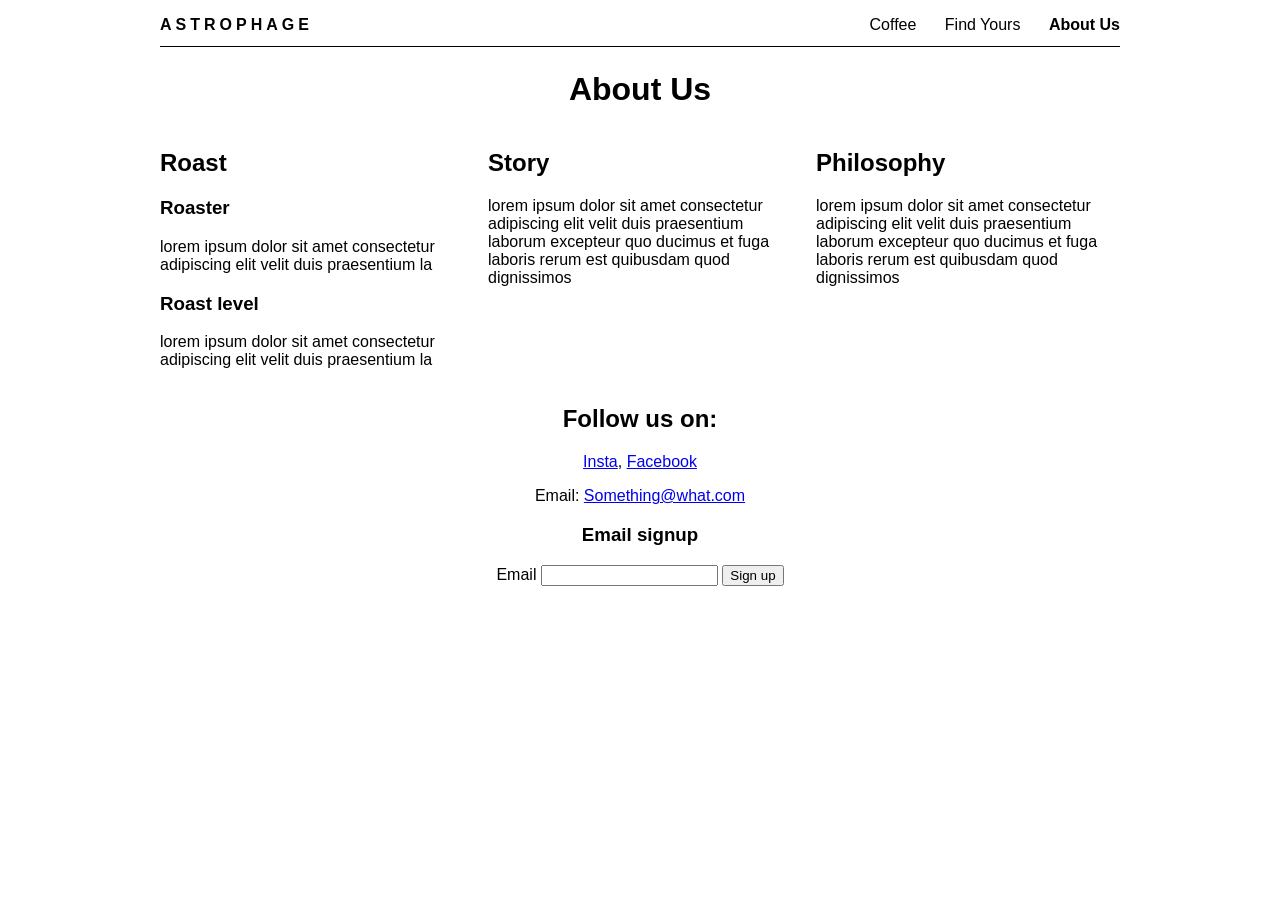
==== about.html @ cd0a5a39 "correct" ====
<!DOCTYPE html>
<html lang="en">
<head>
  <meta charset="UTF-8">
  <meta name="viewport" content="width=device-width, initial-scale=1">
  <title>ASTROPHAGE ROASTERY</title>
  <link rel="stylesheet" href="style.css">
</head>
<body>

  <header>
    <a href="index.html" class="logo">ASTROPHAGE</a>
    <nav>
      <a href="coffee.html">Coffee</a>
      <a href="quiz.html">Find Yours</a>
      <a href="about.html" aria-current="page">About Us</a>
    </nav>
  </header>

  <main>
    <h1 class="center">About Us</h1>

    <div class="columns">
      <section>
        <h2>Roast</h2>
        <h3>Roaster</h3>
        <p>lorem ipsum dolor sit amet consectetur adipiscing elit velit duis praesentium la</p>
        <h3>Roast level</h3>
        <p>lorem ipsum dolor sit amet consectetur adipiscing elit velit duis praesentium la</p>
      </section>
      <section>
        <h2>Story</h2>
        <p>lorem ipsum dolor sit amet consectetur adipiscing elit velit duis praesentium laborum excepteur quo ducimus et fuga laboris rerum est quibusdam quod dignissimos</p>
      </section>
      <section>
        <h2>Philosophy</h2>
        <p>lorem ipsum dolor sit amet consectetur adipiscing elit velit duis praesentium laborum excepteur quo ducimus et fuga laboris rerum est quibusdam quod dignissimos</p>
      </section>
    </div>

    <section class="center">
      <h2>Follow us on:</h2>
      <p><a href="#">Insta</a>, <a href="#">Facebook</a></p>
      <p>Email: <a href="mailto:Something@what.com">Something@what.com</a></p>

      <h3>Email signup</h3>
      <form action="#">
        <label for="email">Email</label>
        <input type="email" id="email" name="email" required>
        <button type="submit">Sign up</button>
      </form>
    </section>
  </main>

</body>
</html>
---- style.css ----
body {
  font-family: sans-serif;
  max-width: 960px;
  margin: 0 auto;
  padding: 16px;
}

header {
  display: flex;
  justify-content: space-between;
  align-items: center;
  border-bottom: 1px solid black;
  padding-bottom: 12px;
  margin-bottom: 24px;
}

header a {
  text-decoration: none; 
  color: inherit;
}

.logo {
  font-weight: bold;
  letter-spacing: 4px;
}

nav a {
  margin-left: 24px;
}
nav a[aria-current] {
  font-weight: bold;
}

.center {
  text-align: center; 
}

.img {
  border: 1px dashed black;
  display: flex;
  align-items: center;
  justify-content: center;
  min-height: 200px;
}
.img.big { 
  min-height: 320px; 
}

.img.banner {
   min-height: 160px; 
}

.img.banner h1 {
  margin: 0; 
}

.hero .img {
 min-height: 320px; 
 margin-bottom: 24px; 
}

.columns {
  display: flex; 
  flex-wrap: wrap; 
  gap: 24px;
}
.columns > section {
  flex: 1 1 240px;
}

.button {
  display: inline-block;
  border: 1px solid black;
  padding: 12px 24px;
  text-decoration: none;
  color: inherit;
}

#options button {
  display: block; 
  width: 100%; 
  padding: 12px; 
  margin-bottom: 8px;
}
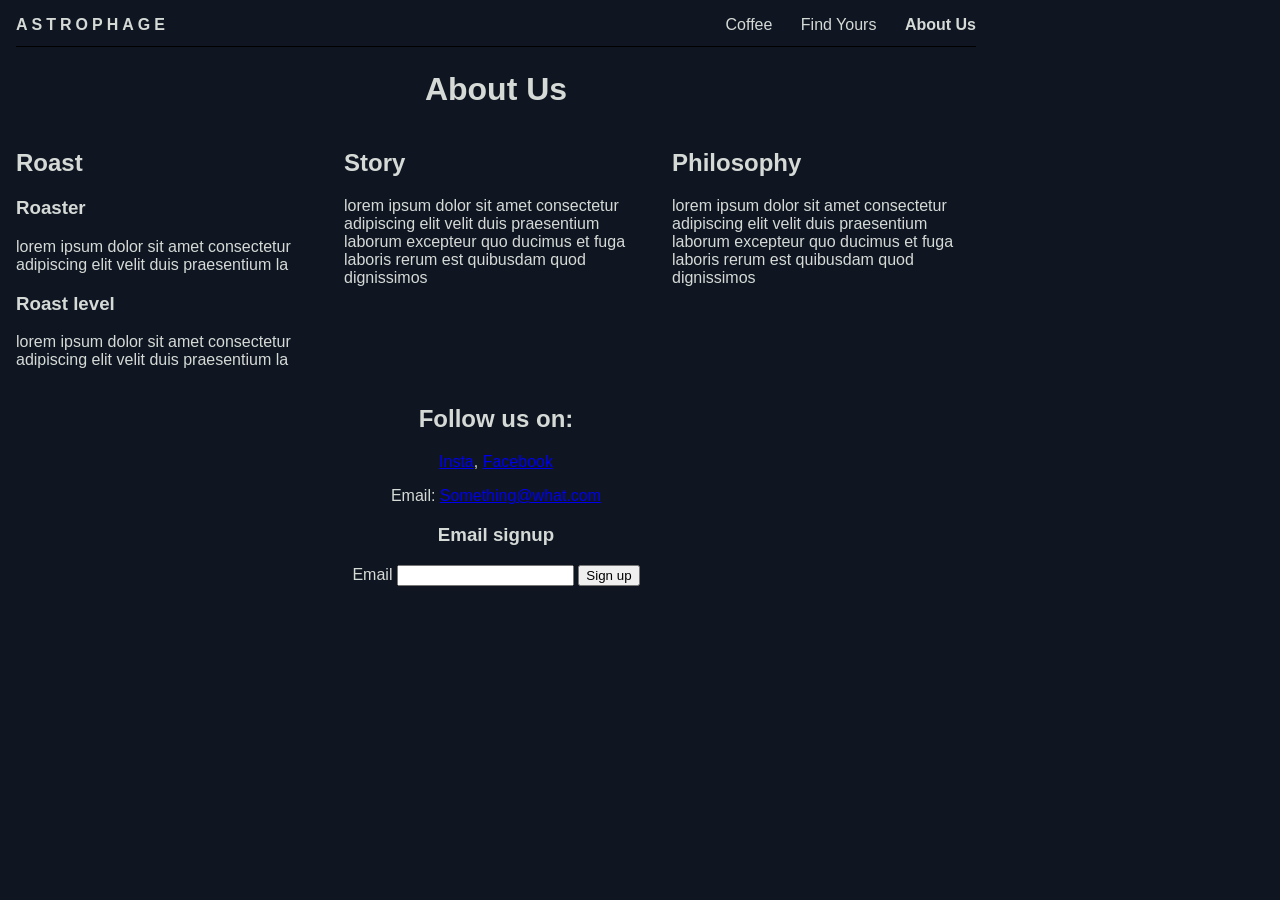
==== commit 5a1e0d2c: "2" ====
--- a/about.html
+++ b/about.html
@@ -9,7 +9,7 @@
 <body>
 
   <header>
-    <a href="index.html" class="logo">ASTROPHAGE</a>
+    <a href="main.html" class="logo">ASTROPHAGE</a>
     <nav>
       <a href="coffee.html">Coffee</a>
       <a href="quiz.html">Find Yours</a>
--- a/style.css
+++ b/style.css
@@ -82,3 +82,75 @@
   padding: 12px; 
   margin-bottom: 8px;
 }
+
+
+
+/* Starry space background with faded colors.
+   Needs one empty element right after <body>:  <div class="sky"></div> */
+
+:root {
+  --vanguard: #1F2C41;  /* lighter navy at the top */
+  --void: #0f1621;      /* darker navy toward the edges */
+}
+
+body {
+  margin: 0;
+  background: var(--void);
+  color: #D5DAD7;
+}
+
+/* Layer 0: the faded colors */
+.sky {
+  position: fixed;
+  inset: 0;
+  z-index: -1;            /* sits behind everything */
+  pointer-events: none;   /* clicks pass through it */
+  background:
+    radial-gradient(55vw 35vw at 5% 105%, rgba(183, 43, 60, .14), transparent),  /* faded red glow, bottom left */
+    radial-gradient(40vw 30vw at 95% 60%, rgba(211, 95, 63, .06), transparent),  /* faded orange glow, right */
+    radial-gradient(ellipse at 50% -10%, var(--vanguard), var(--void) 85%);      /* navy fade, light to dark */
+}
+
+.sky::before,
+.sky::after {
+  content: "";
+  position: absolute;
+  inset: 0;
+}
+
+/* Layer 1: stars. Each radial-gradient is one tiny dot. */
+.sky::before {
+  background:
+    radial-gradient(1px 1px at 8% 14%, #fff 50%, transparent 51%),
+    radial-gradient(1px 1px at 23% 62%, #cfd6e6 50%, transparent 51%),
+    radial-gradient(1.5px 1.5px at 41% 28%, #fff 50%, transparent 51%),
+    radial-gradient(1px 1px at 57% 81%, #cfd6e6 50%, transparent 51%),
+    radial-gradient(1px 1px at 72% 12%, #fff 50%, transparent 51%),
+    radial-gradient(1.5px 1.5px at 88% 47%, #D3A54F 50%, transparent 51%),  /* one gold star */
+    radial-gradient(1px 1px at 94% 90%, #fff 50%, transparent 51%),
+    radial-gradient(1px 1px at 33% 93%, #cfd6e6 50%, transparent 51%);
+  background-size: 720px 720px;  /* this pattern repeats every 720px */
+  opacity: .55;
+}
+
+/* Layer 2: more stars, on a different repeat size, slowly twinkling */
+.sky::after {
+  background:
+    radial-gradient(1px 1px at 16% 40%, #fff 50%, transparent 51%),
+    radial-gradient(1px 1px at 49% 8%, #fff 50%, transparent 51%),
+    radial-gradient(1px 1px at 64% 55%, #cfd6e6 50%, transparent 51%),
+    radial-gradient(1px 1px at 81% 73%, #fff 50%, transparent 51%),
+    radial-gradient(1px 1px at 3% 85%, #cfd6e6 50%, transparent 51%);
+  background-size: 480px 480px;
+  animation: twinkle 9s ease-in-out infinite alternate;
+}
+
+@keyframes twinkle {
+  from { opacity: .15; }
+  to   { opacity: .6; }
+}
+
+/* Skip the twinkle for people who turn animations off */
+@media (prefers-reduced-motion: reduce) {
+  .sky::after { animation: none; opacity: .4; }
+}
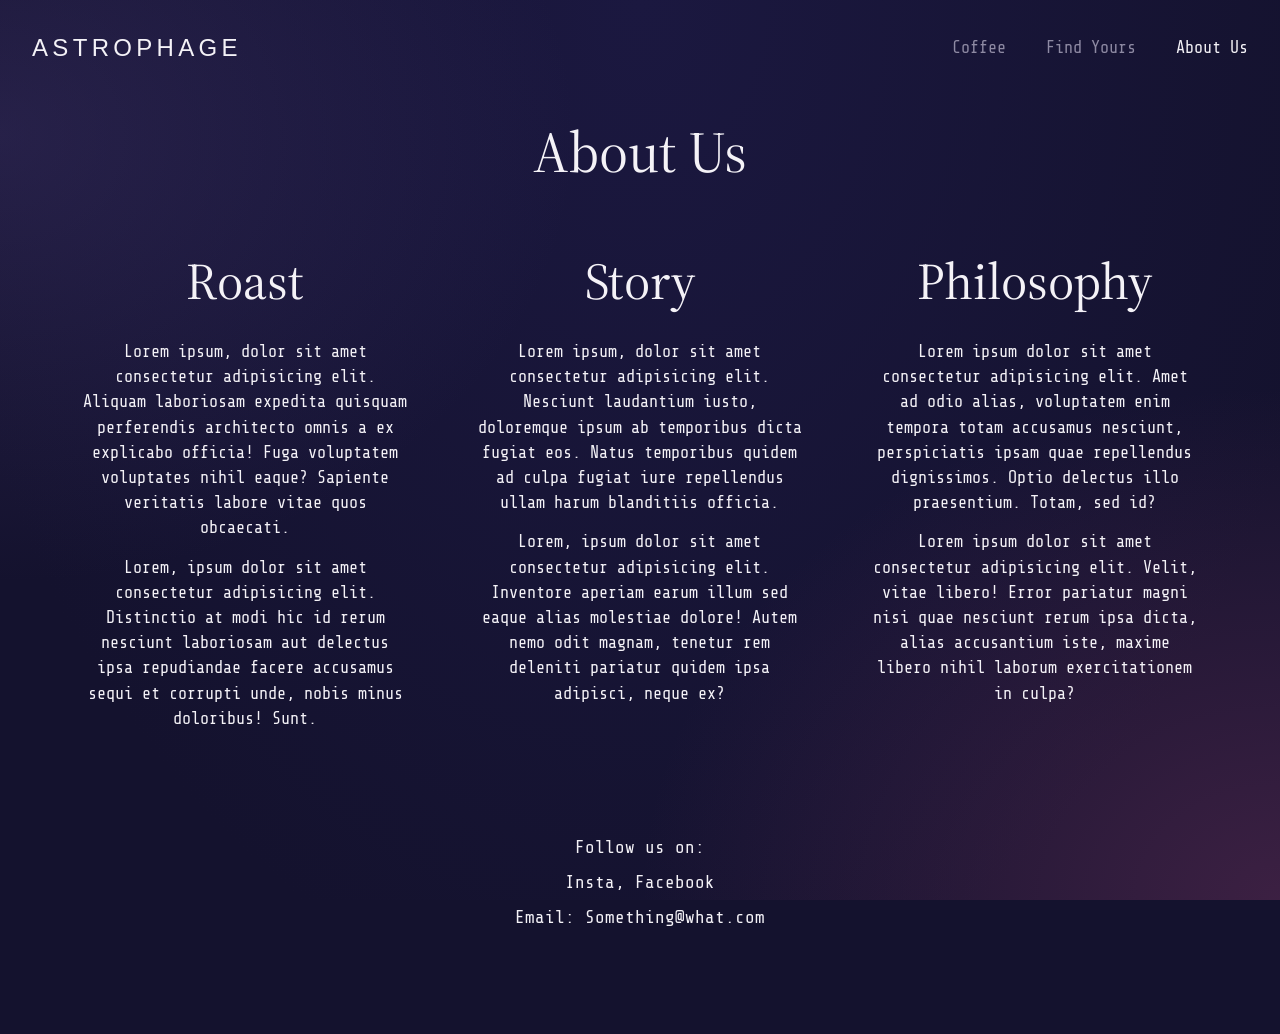
==== commit f64c34b5: "take out of folder" ====
--- a/about.html
+++ b/about.html
@@ -4,6 +4,9 @@
   <meta charset="UTF-8">
   <meta name="viewport" content="width=device-width, initial-scale=1">
   <title>ASTROPHAGE ROASTERY</title>
+  <link rel="preconnect" href="https://fonts.googleapis.com">
+  <link rel="preconnect" href="https://fonts.gstatic.com" crossorigin>
+  <link rel="stylesheet" href="https://fonts.googleapis.com/css2?family=Share+Tech+Mono&family=Source+Sans+3:wght@400;600&family=Source+Serif+4:ital,wght@0,400;0,600;1,400&family=Syncopate:wght@400;700&display=swap">
   <link rel="stylesheet" href="style.css">
 </head>
 <body>
@@ -17,40 +20,31 @@
     </nav>
   </header>
 
-  <main>
-    <h1 class="center">About Us</h1>
-
-    <div class="columns">
+  <main class="about">
+    <h1>About Us</h1>
+    <div class="cols">
       <section>
         <h2>Roast</h2>
-        <h3>Roaster</h3>
-        <p>lorem ipsum dolor sit amet consectetur adipiscing elit velit duis praesentium la</p>
-        <h3>Roast level</h3>
-        <p>lorem ipsum dolor sit amet consectetur adipiscing elit velit duis praesentium la</p>
+        <p>Lorem ipsum, dolor sit amet consectetur adipisicing elit. Aliquam laboriosam expedita quisquam perferendis architecto omnis a ex explicabo officia! Fuga voluptatem voluptates nihil eaque? Sapiente veritatis labore vitae quos obcaecati.</p>
+        <p>Lorem, ipsum dolor sit amet consectetur adipisicing elit. Distinctio at modi hic id rerum nesciunt laboriosam aut delectus ipsa repudiandae facere accusamus sequi et corrupti unde, nobis minus doloribus! Sunt.</p>
       </section>
       <section>
         <h2>Story</h2>
-        <p>lorem ipsum dolor sit amet consectetur adipiscing elit velit duis praesentium laborum excepteur quo ducimus et fuga laboris rerum est quibusdam quod dignissimos</p>
+        <p>Lorem ipsum, dolor sit amet consectetur adipisicing elit. Nesciunt laudantium iusto, doloremque ipsum ab temporibus dicta fugiat eos. Natus temporibus quidem ad culpa fugiat iure repellendus ullam harum blanditiis officia.</p>
+        <p>Lorem, ipsum dolor sit amet consectetur adipisicing elit. Inventore aperiam earum illum sed eaque alias molestiae dolore! Autem nemo odit magnam, tenetur rem deleniti pariatur quidem ipsa adipisci, neque ex?</p>
       </section>
       <section>
         <h2>Philosophy</h2>
-        <p>lorem ipsum dolor sit amet consectetur adipiscing elit velit duis praesentium laborum excepteur quo ducimus et fuga laboris rerum est quibusdam quod dignissimos</p>
+        <p>Lorem ipsum dolor sit amet consectetur adipisicing elit. Amet ad odio alias, voluptatem enim tempora totam accusamus nesciunt, perspiciatis ipsam quae repellendus dignissimos. Optio delectus illo praesentium. Totam, sed id?</p>
+        <p>Lorem ipsum dolor sit amet consectetur adipisicing elit. Velit, vitae libero! Error pariatur magni nisi quae nesciunt rerum ipsa dicta, alias accusantium iste, maxime libero nihil laborum exercitationem in culpa?</p>
       </section>
     </div>
-
-    <section class="center">
-      <h2>Follow us on:</h2>
-      <p><a href="#">Insta</a>, <a href="#">Facebook</a></p>
-      <p>Email: <a href="mailto:Something@what.com">Something@what.com</a></p>
-
-      <h3>Email signup</h3>
-      <form action="#">
-        <label for="email">Email</label>
-        <input type="email" id="email" name="email" required>
-        <button type="submit">Sign up</button>
-      </form>
-    </section>
   </main>
+  <section class="follow">
+    <p>Follow us on:</p>
+    <p><a href="#">Insta</a>, <a href="#">Facebook</a></p>
+    <p>Email: <a href="mailto:Something@what.com">Something@what.com</a></p>
+  </section>
 
 </body>
 </html>
--- a/style.css
+++ b/style.css
@@ -1,156 +1,456 @@
-body {
-  font-family: sans-serif;
-  max-width: 960px;
-  margin: 0 auto;
-  padding: 16px;
-}
-
-header {
-  display: flex;
-  justify-content: space-between;
-  align-items: center;
-  border-bottom: 1px solid black;
-  padding-bottom: 12px;
-  margin-bottom: 24px;
-}
-
-header a {
+:root {
+  --navy: #14122e;
+  --text: #f4f2f7;
+  --muted: #8e8aa3;
+  --gold: #D3A54F;
+  --aurora: #D35F3F;
+  --red: #E0485A;
+  --overlay: rgba(20, 18, 46, .62);
+  --logo: "Syncopate", sans-serif;
+  --serif: "Source Serif 4", Georgia, serif;
+  --sans: "Source Sans 3", system-ui, sans-serif;
+  --mono: "Share Tech Mono", monospace;
+}
+
+* { box-sizing: border-box; margin: 0; }
+body { background: var(--navy); 
+  color: var(--text); font-family: var(--sans); 
+  line-height: 1.65; 
+  overflow-x: hidden; 
+  min-height: 100vh; 
+}
+
+a { 
+  color: inherit; 
   text-decoration: none; 
-  color: inherit;
-}
-
-.logo {
-  font-weight: bold;
-  letter-spacing: 4px;
-}
-
-nav a {
-  margin-left: 24px;
-}
-nav a[aria-current] {
-  font-weight: bold;
-}
-
-.center {
+}
+
+:focus-visible { 
+  outline: 2px solid var(--gold); 
+  outline-offset: 3px; 
+}
+
+html::before {
+  content: "";
+  position: fixed;
+  inset: 0;
+  z-index: -1;
+  pointer-events: none;
+  background:
+    radial-gradient(50vw 40vw at 100% 100%, rgba(125, 55, 100, .38), transparent),
+    radial-gradient(45vw 35vw at 0% 15%, rgba(80, 65, 130, .30), transparent),
+    radial-gradient(ellipse at 50% 0%, #1b1840, var(--navy) 80%);
+}
+body::before,
+body::after {
+  content: "";
+  position: fixed;
+  inset: 0;
+  z-index: -1;
+  pointer-events: none;
+}
+
+
+
+
+
+
+
+header { 
+  display: flex; 
+  justify-content: space-between; 
+  align-items: center; 
+  flex-wrap: wrap; 
+  gap: 12px 32px; 
+  padding: 28px 32px; 
+}
+
+.logo { 
+  font-family: var(--logo); 
+  font-size: 1.5rem; 
+  letter-spacing: .18em; 
+}
+
+nav { 
+  display: flex; gap: 40px; 
+  font-family: var(--mono); 
+  font-size: 1.05rem; 
+  color: var(--muted); 
+}
+
+nav a:hover, nav a[aria-current] { 
+  color: var(--text); 
+}
+
+.hero { 
+  display: flex; 
+  flex-direction: column; 
+  align-items: center; 
+  justify-content: center; 
   text-align: center; 
-}
-
-.img {
-  border: 1px dashed black;
-  display: flex;
-  align-items: center;
-  justify-content: center;
-  min-height: 200px;
-}
-.img.big { 
-  min-height: 320px; 
-}
-
-.img.banner {
-   min-height: 160px; 
-}
-
-.img.banner h1 {
-  margin: 0; 
-}
-
-.hero .img {
- min-height: 320px; 
- margin-bottom: 24px; 
-}
-
-.columns {
-  display: flex; 
+  padding: 64px 24px; 
+  min-height: min(72vh, 640px); 
+  background: linear-gradient(var(--overlay), var(--overlay)), url("images/flower.jpg") center 45% / cover no-repeat; 
+}
+
+.hero.banner { 
+  min-height: 280px; 
+  background-image: linear-gradient(var(--overlay), var(--overlay)), url("images/cherry.jpg"); 
+  background-position: center; 
+}
+
+.hero h1 { 
+  font-family: var(--serif); 
+  font-weight: 400; 
+  font-size: clamp(2.4rem, 6vw, 4.6rem); 
+  line-height: 1.1; 
+  max-width: 16ch; 
+}
+
+.hero p { 
+  max-width: 46ch; 
+  margin: 24px auto 32px; 
+  color: rgba(255, 255, 255, .62); 
+  font-size: 1.1rem; 
+}
+
+.btn { 
+  display: inline-block; 
+  background: #fff; 
+  color: var(--navy); 
+  font-family: var(--serif); 
+  font-size: 1.15rem; 
+  padding: 16px 38px; 
+  border: 0; 
+  cursor: pointer; 
+  transition: background .25s; 
+}
+
+.btn:hover { 
+  background: var(--gold); 
+}
+
+
+
+
+
+.art { 
+  position: relative; 
+  aspect-ratio: 1; 
+  overflow: hidden; 
+  transition: filter .4s;
+  background: radial-gradient(120% 75% at 0% 105%, var(--g3) 0%, transparent 62%), 
+              radial-gradient(85% 55% at 105% 70%, var(--g4) 0%, transparent 70%), 
+              linear-gradient(185deg, var(--g1) 0%, var(--g2) 58%, var(--g3) 120%); 
+}
+
+.art.wide { 
+  aspect-ratio: 16 / 7; 
+}
+
+.art span { 
+  position: absolute; 
+  top: 16px; 
+  left: 18px; 
+  right: 16px; 
+  font-weight: 600; 
+  font-size: .85rem; 
+  letter-spacing: .04em; 
+  text-transform: uppercase; 
+  line-height: 1.25; 
+  color: #fff; 
+}
+
+.card { 
+  display: block; 
+}
+
+.card:hover .art { 
+  filter: brightness(1.12) saturate(1.1); 
+}
+
+.cap { 
+  display: flex; 
+  justify-content: space-between; 
+  gap: 16px; 
+  margin-top: 12px; 
+  font-family: var(--mono); 
+  font-size: .95rem; 
+  color: var(--muted); 
+}
+
+.cap em { font-family: var(--serif); color: var(--text); font-size: 1.05rem; }
+
+
+
+
+.cats { 
+  display: grid; 
+  grid-template-columns: repeat(3, 1fr); 
+  gap: 48px; max-width: 1200px; 
+  margin: 64px auto; 
+  padding: 0 32px; 
+}
+
+.cats h2 { 
+  font-family: var(--mono); 
+  font-weight: 400; 
+  font-size: 1.5rem; 
+  letter-spacing: .08em; 
+  text-align: center; 
+  margin-bottom: 28px; 
+}
+
+.cat-single h2 { 
+  color: var(--gold); 
+}
+
+.cat-blend h2 { 
+  color: var(--aurora); 
+}
+
+.cat-reserve h2 { 
+  color: var(--red); 
+}
+
+.tiles { 
+  display: grid; gap: 36px; 
+}
+
+.wrap { 
+  max-width: 900px; 
+  margin: 0 auto; 
+  padding: 0 32px 96px; 
+}
+
+.back { 
+  display: inline-block; 
+  margin-bottom: 20px; 
+  font-family: var(--mono); 
+  color: var(--muted); 
+}
+
+.back:hover { 
+  color: var(--text); 
+}
+
+.d-head { 
+  display: flex; 
+  justify-content: space-between; 
+  align-items: center; 
+  gap: 24px; 
   flex-wrap: wrap; 
-  gap: 24px;
-}
-.columns > section {
-  flex: 1 1 240px;
-}
-
-.button {
-  display: inline-block;
-  border: 1px solid black;
-  padding: 12px 24px;
-  text-decoration: none;
-  color: inherit;
-}
-
-#options button {
+  margin: 32px 0 24px; 
+}
+
+.d-head h1, .wrap h2 { 
+  font-family: var(--serif); 
+  font-weight: 400; 
+}
+
+.d-head h1 { 
+  font-size: clamp(2rem, 5vw, 2.8rem); 
+  line-height: 1.1; 
+}
+
+.buy { 
+  display: flex; 
+  align-items: center; 
+  gap: 24px; 
+  font-family: var(--mono); 
+  font-size: 1.1rem; 
+}
+
+.wrap h2 { 
+  font-size: 1.9rem; 
+  margin: 56px 0 14px; 
+}
+
+.wrap p { 
+  color: rgba(255, 255, 255, .78); 
+  margin-bottom: 14px; 
+}
+
+.wrap .notes { 
+  font-family: var(--serif); 
+  font-style: italic; 
+  font-size: 1.9rem; 
+  color: var(--text); 
+  line-height: 1.3; 
+}
+
+.meters { 
+  display: flex; 
+  gap: 8px 32px; 
+  flex-wrap: wrap; 
+  font-family: var(--mono); 
+}
+
+.steps { 
+  padding-left: 1.3rem;
+   display: grid; 
+   gap: 10px; 
+   color: rgba(255, 255, 255, .78); 
+}
+
+.steps li::marker { 
+  color: var(--gold); 
+}
+
+.wrap .tip { 
+  margin-top: 18px; 
+  font-family: var(--serif); 
+  font-style: italic; 
+  color: var(--gold); 
+  font-size: 1.2rem; 
+}
+
+.likes { 
+  display: grid; 
+  grid-template-columns: repeat(3, 1fr); 
+  gap: 24px; 
+  margin-top: 24px; 
+}
+
+
+
+
+
+
+.quiz { 
+  max-width: 640px; 
+  margin: 0 auto; 
+  padding: 24px 24px 96px; 
+  text-align: center; 
+}
+
+.quiz h1 { 
+  font-family: var(--serif); 
+  font-weight: 400; 
+  font-size: clamp(2.2rem, 5vw, 3.6rem); 
+  line-height: 1.1; 
+}
+
+.quiz .sub { 
+  color: var(--muted); 
+  font-family: var(--mono); 
+  font-size: 1.15rem; 
+  margin: 12px 0 48px; 
+}
+
+.q { 
+  text-align: left; 
+  color: var(--muted); 
+  font-family: var(--mono); 
+  font-size: 1.1rem; 
+  margin-bottom: 16px; 
+  padding-left: 8px; 
+}
+
+.opt { 
   display: block; 
   width: 100%; 
-  padding: 12px; 
-  margin-bottom: 8px;
-}
-
-
-
-/* Starry space background with faded colors.
-   Needs one empty element right after <body>:  <div class="sky"></div> */
-
-:root {
-  --vanguard: #1F2C41;  /* lighter navy at the top */
-  --void: #0f1621;      /* darker navy toward the edges */
-}
-
-body {
-  margin: 0;
-  background: var(--void);
-  color: #D5DAD7;
-}
-
-/* Layer 0: the faded colors */
-.sky {
-  position: fixed;
-  inset: 0;
-  z-index: -1;            /* sits behind everything */
-  pointer-events: none;   /* clicks pass through it */
-  background:
-    radial-gradient(55vw 35vw at 5% 105%, rgba(183, 43, 60, .14), transparent),  /* faded red glow, bottom left */
-    radial-gradient(40vw 30vw at 95% 60%, rgba(211, 95, 63, .06), transparent),  /* faded orange glow, right */
-    radial-gradient(ellipse at 50% -10%, var(--vanguard), var(--void) 85%);      /* navy fade, light to dark */
-}
-
-.sky::before,
-.sky::after {
-  content: "";
-  position: absolute;
-  inset: 0;
-}
-
-/* Layer 1: stars. Each radial-gradient is one tiny dot. */
-.sky::before {
-  background:
-    radial-gradient(1px 1px at 8% 14%, #fff 50%, transparent 51%),
-    radial-gradient(1px 1px at 23% 62%, #cfd6e6 50%, transparent 51%),
-    radial-gradient(1.5px 1.5px at 41% 28%, #fff 50%, transparent 51%),
-    radial-gradient(1px 1px at 57% 81%, #cfd6e6 50%, transparent 51%),
-    radial-gradient(1px 1px at 72% 12%, #fff 50%, transparent 51%),
-    radial-gradient(1.5px 1.5px at 88% 47%, #D3A54F 50%, transparent 51%),  /* one gold star */
-    radial-gradient(1px 1px at 94% 90%, #fff 50%, transparent 51%),
-    radial-gradient(1px 1px at 33% 93%, #cfd6e6 50%, transparent 51%);
-  background-size: 720px 720px;  /* this pattern repeats every 720px */
-  opacity: .55;
-}
-
-/* Layer 2: more stars, on a different repeat size, slowly twinkling */
-.sky::after {
-  background:
-    radial-gradient(1px 1px at 16% 40%, #fff 50%, transparent 51%),
-    radial-gradient(1px 1px at 49% 8%, #fff 50%, transparent 51%),
-    radial-gradient(1px 1px at 64% 55%, #cfd6e6 50%, transparent 51%),
-    radial-gradient(1px 1px at 81% 73%, #fff 50%, transparent 51%),
-    radial-gradient(1px 1px at 3% 85%, #cfd6e6 50%, transparent 51%);
-  background-size: 480px 480px;
-  animation: twinkle 9s ease-in-out infinite alternate;
-}
-
-@keyframes twinkle {
-  from { opacity: .15; }
-  to   { opacity: .6; }
-}
-
-/* Skip the twinkle for people who turn animations off */
-@media (prefers-reduced-motion: reduce) {
-  .sky::after { animation: none; opacity: .4; }
-}+  margin-bottom: 14px; 
+  padding: 16px; 
+  background: #fff; 
+  color: var(--navy); 
+  border: 0; 
+  border-radius: 24px; 
+  font-family: var(--serif); 
+  font-size: 1.15rem; 
+  cursor: pointer; 
+  transition: background .25s; 
+}
+
+.opt:hover { 
+  background: var(--gold); 
+}
+
+.match { 
+  max-width: 340px; 
+  margin: 32px auto 24px; 
+  text-align: left; 
+}
+
+.again { 
+  background: none; 
+  border: 0; 
+  border-bottom: 1px solid var(--muted); 
+  color: var(--muted); 
+  font: inherit; 
+  font-family: var(--mono); 
+  cursor: pointer; 
+}
+
+
+
+
+
+.about { 
+  max-width: 1200px; 
+  margin: 0 auto; 
+  padding: 8px 32px 64px; 
+  text-align: center; 
+}
+
+.about > h1 { 
+  font-family: var(--serif); 
+  font-weight: 400; 
+  font-size: clamp(2.4rem, 5vw, 3.6rem); 
+  margin-bottom: 40px; 
+}
+
+.cols { 
+  display: grid; 
+  grid-template-columns: repeat(3, 1fr); 
+  gap: 48px; 
+}
+
+.cols h2 { 
+  font-family: var(--serif); 
+  font-weight: 400; 
+  font-size: clamp(2.2rem, 4vw, 3.4rem); 
+  margin-bottom: 16px; 
+}
+
+.cols p { 
+  font-family: var(--mono); 
+  font-size: 1.05rem; 
+  line-height: 1.5; 
+  max-width: 36ch; 
+  margin: 0 auto 14px; 
+}
+
+.follow { 
+  text-align: center; 
+  font-family: var(--mono); 
+  font-size: 1.1rem; 
+  padding: 24px 24px 96px; 
+}
+
+.follow p { 
+  margin-bottom: 6px; 
+}
+
+.follow form { 
+  margin-top: 28px; 
+  display: flex; 
+  gap: 10px; 
+  justify-content: center; 
+  flex-wrap: wrap; 
+}
+
+.follow input { 
+  padding: 14px 20px; 
+  width: min(320px, 100%); 
+  border-radius: 24px; 
+  border: 1px solid var(--muted); 
+  background: transparent; 
+  color: var(--text); 
+  font: inherit; 
+}
+
+.follow .btn { 
+  padding: 14px 28px; 
+  font-size: 1.05rem; 
+}
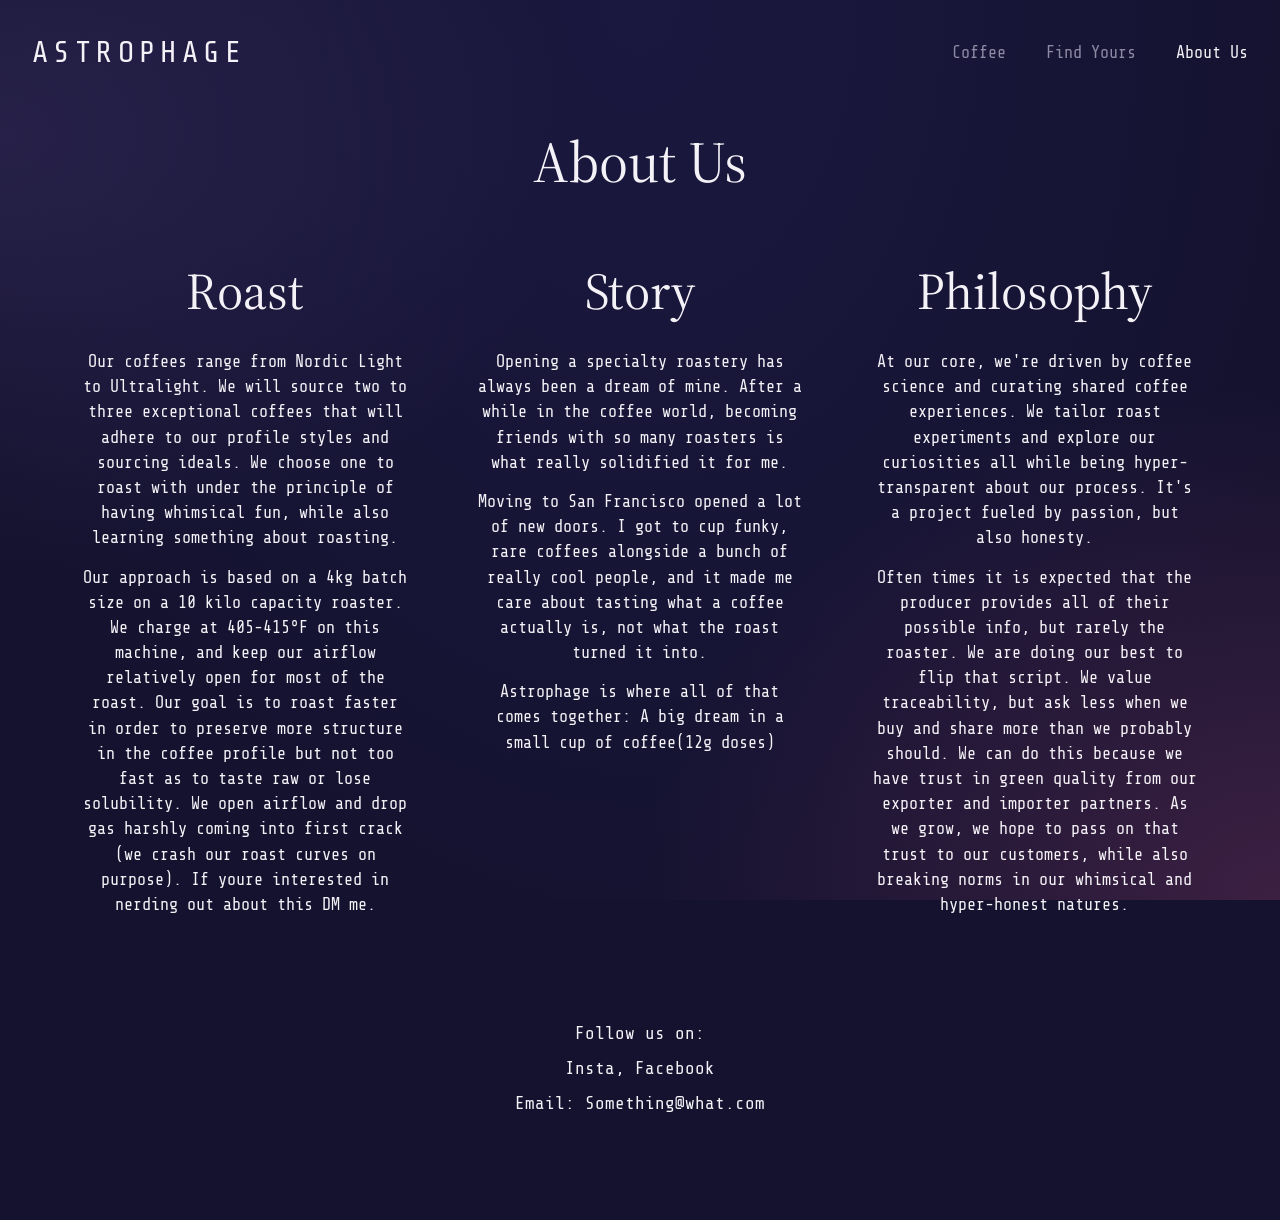
==== commit 904b52f4: "finale" ====
--- a/about.html
+++ b/about.html
@@ -12,7 +12,7 @@
 <body>
 
   <header>
-    <a href="main.html" class="logo">ASTROPHAGE</a>
+    <a href="index.html" class="logo">ASTROPHAGE</a>
     <nav>
       <a href="coffee.html">Coffee</a>
       <a href="quiz.html">Find Yours</a>
@@ -25,18 +25,19 @@
     <div class="cols">
       <section>
         <h2>Roast</h2>
-        <p>Lorem ipsum, dolor sit amet consectetur adipisicing elit. Aliquam laboriosam expedita quisquam perferendis architecto omnis a ex explicabo officia! Fuga voluptatem voluptates nihil eaque? Sapiente veritatis labore vitae quos obcaecati.</p>
-        <p>Lorem, ipsum dolor sit amet consectetur adipisicing elit. Distinctio at modi hic id rerum nesciunt laboriosam aut delectus ipsa repudiandae facere accusamus sequi et corrupti unde, nobis minus doloribus! Sunt.</p>
+        <p>Our coffees range from Nordic Light to Ultralight. We will source two to three exceptional coffees that will adhere to our profile styles and sourcing ideals. We choose one to roast with under the principle of having whimsical fun, while also learning something about roasting.</p>
+        <p>Our approach is based on a 4kg batch size on a 10 kilo capacity roaster. We charge at 405-415°F on this machine, and keep our airflow relatively open for most of the roast. Our goal is to roast faster in order to preserve more structure in the coffee profile but not too fast as to taste raw or lose solubility. We open airflow and drop gas harshly coming into first crack (we crash our roast curves on purpose). If youre interested in nerding out about this DM me.</p>
       </section>
       <section>
         <h2>Story</h2>
-        <p>Lorem ipsum, dolor sit amet consectetur adipisicing elit. Nesciunt laudantium iusto, doloremque ipsum ab temporibus dicta fugiat eos. Natus temporibus quidem ad culpa fugiat iure repellendus ullam harum blanditiis officia.</p>
-        <p>Lorem, ipsum dolor sit amet consectetur adipisicing elit. Inventore aperiam earum illum sed eaque alias molestiae dolore! Autem nemo odit magnam, tenetur rem deleniti pariatur quidem ipsa adipisci, neque ex?</p>
+        <p>Opening a specialty roastery has always been a dream of mine. After a while in the coffee world, becoming friends with so many roasters is what really solidified it for me.</p>
+        <p>Moving to San Francisco opened a lot of new doors. I got to cup funky, rare coffees alongside a bunch of really cool people, and it made me care about tasting what a coffee actually is, not what the roast turned it into.</p>
+        <p>Astrophage is where all of that comes together: A big dream in a small cup of coffee(12g doses)</p>
       </section>
       <section>
         <h2>Philosophy</h2>
-        <p>Lorem ipsum dolor sit amet consectetur adipisicing elit. Amet ad odio alias, voluptatem enim tempora totam accusamus nesciunt, perspiciatis ipsam quae repellendus dignissimos. Optio delectus illo praesentium. Totam, sed id?</p>
-        <p>Lorem ipsum dolor sit amet consectetur adipisicing elit. Velit, vitae libero! Error pariatur magni nisi quae nesciunt rerum ipsa dicta, alias accusantium iste, maxime libero nihil laborum exercitationem in culpa?</p>
+        <p>At our core, we're driven by coffee science and curating shared coffee experiences. We tailor roast experiments and explore our curiosities all while being hyper-transparent about our process. It's a project fueled by passion, but also honesty.</p>
+        <p>Often times it is expected that the producer provides all of their possible info, but rarely the roaster. We are doing our best to flip that script. We value traceability, but ask less when we buy and share more than we probably should. We can do this because we have trust in green quality from our exporter and importer partners. As we grow, we hope to pass on that trust to our customers, while also breaking norms in our whimsical and hyper-honest natures.</p>
       </section>
     </div>
   </main>
--- a/style.css
+++ b/style.css
@@ -5,21 +5,26 @@
   --gold: #D3A54F;
   --aurora: #D35F3F;
   --red: #E0485A;
-  --overlay: rgba(20, 18, 46, .62);
+  --overlay: rgba(20, 18, 46, .62); 
   --logo: "Syncopate", sans-serif;
   --serif: "Source Serif 4", Georgia, serif;
   --sans: "Source Sans 3", system-ui, sans-serif;
   --mono: "Share Tech Mono", monospace;
 }
 
-* { box-sizing: border-box; margin: 0; }
-body { background: var(--navy); 
-  color: var(--text); font-family: var(--sans); 
+* { 
+  box-sizing: border-box; 
+  margin: 0; 
+}
+
+body { 
+  background: var(--navy); 
+  color: var(--text); 
+  font-family: var(--mono); 
   line-height: 1.65; 
   overflow-x: hidden; 
   min-height: 100vh; 
 }
-
 a { 
   color: inherit; 
   text-decoration: none; 
@@ -50,12 +55,6 @@
   pointer-events: none;
 }
 
-
-
-
-
-
-
 header { 
   display: flex; 
   justify-content: space-between; 
@@ -66,18 +65,18 @@
 }
 
 .logo { 
-  font-family: var(--logo); 
-  font-size: 1.5rem; 
+  font-family: var(--mono); 
+  font-size: 30px; 
   letter-spacing: .18em; 
 }
 
 nav { 
-  display: flex; gap: 40px; 
+  display: flex; 
+  gap: 40px; 
   font-family: var(--mono); 
   font-size: 1.05rem; 
   color: var(--muted); 
 }
-
 nav a:hover, nav a[aria-current] { 
   color: var(--text); 
 }
@@ -95,12 +94,11 @@
 
 .hero.banner { 
   min-height: 280px; 
-  background-image: linear-gradient(var(--overlay), var(--overlay)), url("images/cherry.jpg"); 
-  background-position: center; 
+  background-image: linear-gradient(var(--overlay), var(--overlay)), url("images/cherry.jpg"); background-position: center; 
 }
 
 .hero h1 { 
-  font-family: var(--serif); 
+  font-family: var(--mono); 
   font-weight: 400; 
   font-size: clamp(2.4rem, 6vw, 4.6rem); 
   line-height: 1.1; 
@@ -111,14 +109,36 @@
   max-width: 46ch; 
   margin: 24px auto 32px; 
   color: rgba(255, 255, 255, .62); 
-  font-size: 1.1rem; 
+  font-size: 1.1rem;
+}
+
+.intro { 
+  text-align: center; 
+  padding: 96px 24px 120px; 
+}
+
+.intro h2 { 
+  font-family: var(--mono); 
+  font-weight: 400; 
+  font-size: clamp(1.3rem, 2.6vw, 1.8rem); 
+  letter-spacing: .16em; 
+  text-transform: uppercase; 
+  margin-bottom: 36px; 
+}
+
+.intro p { 
+  max-width: 100ch; 
+  margin: 0 auto 40px; 
+  font-family: var(--mono); 
+  font-size: 1.15rem; 
+  line-height: 1.8; 
+  color: rgba(255, 255, 255, .72); 
 }
 
 .btn { 
   display: inline-block; 
-  background: #fff; 
-  color: var(--navy); 
-  font-family: var(--serif); 
+  background: #fff; color: var(--navy); 
+  font-family: var(--mono); 
   font-size: 1.15rem; 
   padding: 16px 38px; 
   border: 0; 
@@ -130,18 +150,21 @@
   background: var(--gold); 
 }
 
-
-
-
+.preview { 
+  display: grid; 
+  grid-template-columns: repeat(3, 1fr); 
+  column-gap: clamp(24px, 5vw, 72px); 
+  max-width: 1100px; 
+  margin: 20px auto 0; 
+  text-align: left; 
+}
 
 .art { 
   position: relative; 
   aspect-ratio: 1; 
   overflow: hidden; 
   transition: filter .4s;
-  background: radial-gradient(120% 75% at 0% 105%, var(--g3) 0%, transparent 62%), 
-              radial-gradient(85% 55% at 105% 70%, var(--g4) 0%, transparent 70%), 
-              linear-gradient(185deg, var(--g1) 0%, var(--g2) 58%, var(--g3) 120%); 
+  background: radial-gradient(120% 75% at 0% 105%, var(--g3) 0%, transparent 62%), radial-gradient(85% 55% at 105% 70%, var(--g4) 0%, transparent 70%), linear-gradient(185deg, var(--g1) 0%, var(--g2) 58%, var(--g3) 120%); 
 }
 
 .art.wide { 
@@ -177,25 +200,50 @@
   font-family: var(--mono); 
   font-size: .95rem; 
   color: var(--muted); 
-}
-
-.cap em { font-family: var(--serif); color: var(--text); font-size: 1.05rem; }
-
-
-
+  align-items: flex-start;
+  min-height: 3.6rem;
+}
+
+.cap em { 
+  font-family: var(--serif); 
+  color: var(--text); 
+  font-size: 1.05rem; 
+}
+
+.art.pic { 
+  aspect-ratio: auto; 
+  background: none; 
+  overflow: visible; 
+}
+
+.art.pic img { 
+  display: block; 
+  width: 100%; 
+  height: auto; 
+}
+
+.art.pic span { 
+  top: 26px; 
+  left: 34px; 
+}
+
+.art.pic.dark span { 
+  color: var(--navy); 
+}
 
 .cats { 
   display: grid; 
   grid-template-columns: repeat(3, 1fr); 
-  gap: 48px; max-width: 1200px; 
+  column-gap: 200px; 
+  max-width: 1400px; 
   margin: 64px auto; 
   padding: 0 32px; 
 }
 
 .cats h2 { 
   font-family: var(--mono); 
-  font-weight: 400; 
-  font-size: 1.5rem; 
+  font-weight: 370; 
+  font-size: 35px; 
   letter-spacing: .08em; 
   text-align: center; 
   margin-bottom: 28px; 
@@ -213,8 +261,20 @@
   color: var(--red); 
 }
 
+.cat-single .cap em, .cat-single .cap span { 
+  color: var(--gold); 
+}
+
+.cat-blend .cap em, .cat-blend .cap span { 
+  color: var(--aurora); 
+}
+
+.cat-reserve .cap em, .cat-reserve .cap span { 
+  color: var(--red); 
+}
+
 .tiles { 
-  display: grid; gap: 36px; 
+  display: grid; gap: 50px; 
 }
 
 .wrap { 
@@ -269,10 +329,11 @@
 .wrap p { 
   color: rgba(255, 255, 255, .78); 
   margin-bottom: 14px; 
+  font-family: var(--mono);
 }
 
 .wrap .notes { 
-  font-family: var(--serif); 
+  font-family: var(--mono); 
   font-style: italic; 
   font-size: 1.9rem; 
   color: var(--text); 
@@ -287,10 +348,11 @@
 }
 
 .steps { 
-  padding-left: 1.3rem;
-   display: grid; 
-   gap: 10px; 
-   color: rgba(255, 255, 255, .78); 
+  padding-left: 1.3rem; 
+  display: grid; 
+  gap: 10px; 
+  color: rgba(255, 255, 255, .78); 
+  font-family: var(--mono);
 }
 
 .steps li::marker { 
@@ -299,7 +361,7 @@
 
 .wrap .tip { 
   margin-top: 18px; 
-  font-family: var(--serif); 
+  font-family: var(--mono); 
   font-style: italic; 
   color: var(--gold); 
   font-size: 1.2rem; 
@@ -312,12 +374,7 @@
   margin-top: 24px; 
 }
 
-
-
-
-
-
-.quiz { 
+.quiz {
   max-width: 640px; 
   margin: 0 auto; 
   padding: 24px 24px 96px; 
@@ -352,8 +409,7 @@
   width: 100%; 
   margin-bottom: 14px; 
   padding: 16px; 
-  background: #fff; 
-  color: var(--navy); 
+  background: #fff; color: var(--navy); 
   border: 0; 
   border-radius: 24px; 
   font-family: var(--serif); 
@@ -382,10 +438,6 @@
   cursor: pointer; 
 }
 
-
-
-
-
 .about { 
   max-width: 1200px; 
   margin: 0 auto; 
@@ -454,3 +506,22 @@
   padding: 14px 28px; 
   font-size: 1.05rem; 
 }
+
+.quiz-note { 
+  text-align: center; 
+  margin: 48px 24px 0; 
+  font-family: var(--mono); 
+  font-size: 1.1rem; 
+  color: var(--text); 
+}
+
+.quiz-note a { 
+  color: var(--text); 
+  border-bottom: 1px solid currentColor; 
+  padding-bottom: 2px; 
+  transition: color .25s; 
+}
+
+.quiz-note a:hover { 
+  color: var(--gold); 
+}
